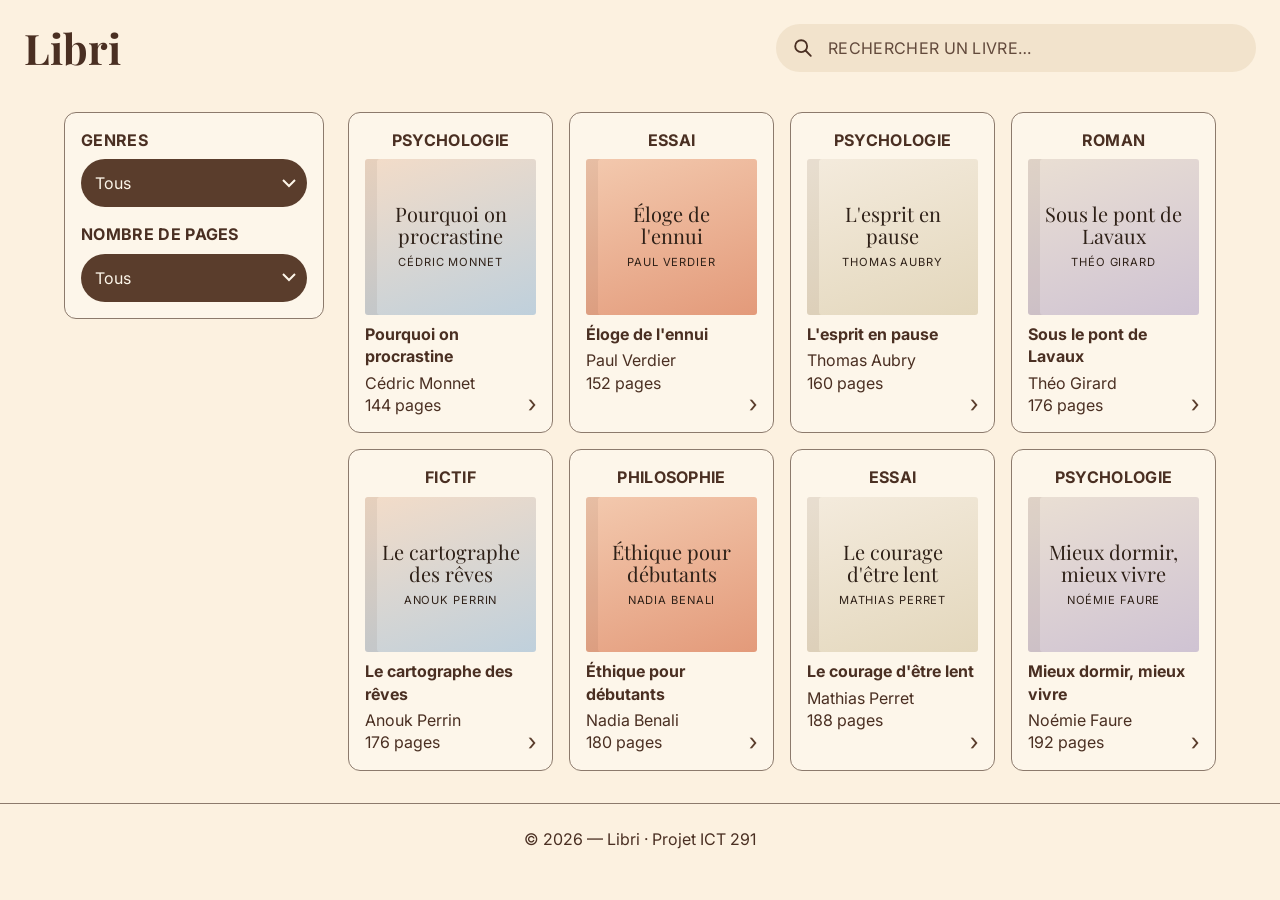
==== e3-1-maquette-en-vrai/index.html @ c57eb533 "ajout des fichiers index.html et style.css avec la structure de base et les styles pour l'applicatio" ====
<!DOCTYPE html>
<html lang="fr">
<head>
  <meta charset="utf-8">
  <meta name="viewport" content="width=device-width, initial-scale=1">
  <title>Libri — Trouvez votre prochaine lecture</title>
  <link rel="preconnect" href="https://fonts.googleapis.com">
  <link rel="preconnect" href="https://fonts.gstatic.com" crossorigin>
  <link href="https://fonts.googleapis.com/css2?family=Inter:wght@400;700&family=Playfair+Display:wght@500;700&display=swap" rel="stylesheet">
  <link rel="stylesheet" href="style.css">
</head>
<body>
  <header class="header-site">
    <h1 class="logo">Libri</h1>
    <!-- Recherche : mise en page seulement. Le JavaScript viendra plus tard. -->
    <div class="recherche" role="search">
      <label for="recherche" class="visuellement-cache">Rechercher un livre par titre</label>
      <input type="search" id="recherche" class="champ-recherche" placeholder="Rechercher un livre…" autocomplete="off">
    </div>
  </header>

  <main class="contenu-principal">
    <!-- Filtres toujours visibles (besoin du persona). Mise en page seulement pour l'instant. -->
    <aside class="filtres" aria-label="Filtres">
      <div class="filtre-groupe">
        <label for="filtre-genre">Genres</label>
        <select id="filtre-genre">
          <option>Tous</option>
          <option>Roman</option>
          <option>Essai</option>
          <option>Fictif</option>
          <option>Roman policier</option>
          <option>Psychologie</option>
          <option>Philosophie</option>
        </select>
      </div>
      <div class="filtre-groupe">
        <label for="filtre-pages">Nombre de pages</label>
        <select id="filtre-pages">
          <option>Tous</option>
          <option>Moins de 200 pages</option>
          <option>200 à 299 pages</option>
          <option>300 à 399 pages</option>
          <option>400 pages et plus</option>
        </select>
      </div>
    </aside>

    <h2 id="titre-liste" class="visuellement-cache">Catalogue des livres</h2>
    <section id="liste-cartes" class="cartes-grille" aria-labelledby="titre-liste" aria-live="polite">
      <article class="carte">
        <p class="genre">Psychologie</p>
        <div class="couverture" aria-hidden="true"><span class="couv-titre">Pourquoi on procrastine</span><span class="couv-auteur">Cédric Monnet</span></div>
        <h3><a href="#" class="carte-lien">Pourquoi on procrastine</a></h3>
        <p class="auteur">Cédric Monnet</p>
        <p class="pages">144 pages</p>
      </article>

      <article class="carte">
        <p class="genre">Essai</p>
        <div class="couverture" aria-hidden="true"><span class="couv-titre">Éloge de l'ennui</span><span class="couv-auteur">Paul Verdier</span></div>
        <h3><a href="#" class="carte-lien">Éloge de l'ennui</a></h3>
        <p class="auteur">Paul Verdier</p>
        <p class="pages">152 pages</p>
      </article>

      <article class="carte">
        <p class="genre">Psychologie</p>
        <div class="couverture" aria-hidden="true"><span class="couv-titre">L'esprit en pause</span><span class="couv-auteur">Thomas Aubry</span></div>
        <h3><a href="#" class="carte-lien">L'esprit en pause</a></h3>
        <p class="auteur">Thomas Aubry</p>
        <p class="pages">160 pages</p>
      </article>

      <article class="carte">
        <p class="genre">Roman</p>
        <div class="couverture" aria-hidden="true"><span class="couv-titre">Sous le pont de Lavaux</span><span class="couv-auteur">Théo Girard</span></div>
        <h3><a href="#" class="carte-lien">Sous le pont de Lavaux</a></h3>
        <p class="auteur">Théo Girard</p>
        <p class="pages">176 pages</p>
      </article>

      <article class="carte">
        <p class="genre">Fictif</p>
        <div class="couverture" aria-hidden="true"><span class="couv-titre">Le cartographe des rêves</span><span class="couv-auteur">Anouk Perrin</span></div>
        <h3><a href="#" class="carte-lien">Le cartographe des rêves</a></h3>
        <p class="auteur">Anouk Perrin</p>
        <p class="pages">176 pages</p>
      </article>

      <article class="carte">
        <p class="genre">Philosophie</p>
        <div class="couverture" aria-hidden="true"><span class="couv-titre">Éthique pour débutants</span><span class="couv-auteur">Nadia Benali</span></div>
        <h3><a href="#" class="carte-lien">Éthique pour débutants</a></h3>
        <p class="auteur">Nadia Benali</p>
        <p class="pages">180 pages</p>
      </article>

      <article class="carte">
        <p class="genre">Essai</p>
        <div class="couverture" aria-hidden="true"><span class="couv-titre">Le courage d'être lent</span><span class="couv-auteur">Mathias Perret</span></div>
        <h3><a href="#" class="carte-lien">Le courage d'être lent</a></h3>
        <p class="auteur">Mathias Perret</p>
        <p class="pages">188 pages</p>
      </article>

      <article class="carte">
        <p class="genre">Psychologie</p>
        <div class="couverture" aria-hidden="true"><span class="couv-titre">Mieux dormir, mieux vivre</span><span class="couv-auteur">Noémie Faure</span></div>
        <h3><a href="#" class="carte-lien">Mieux dormir, mieux vivre</a></h3>
        <p class="auteur">Noémie Faure</p>
        <p class="pages">192 pages</p>
      </article>
    </section>
  </main>

  <footer class="footer-site">
    <p>&copy; 2026 — Libri · Projet ICT 291</p>
  </footer>

  <script src="js/app.js"></script>
</body>
</html>
---- e3-1-maquette-en-vrai/style.css ----
/* ==========================================================
   Libri — design tokens (palette tirée de la maquette retenue)
   Palette 60-30-10 : fond crème (60), brun foncé du texte (30),
   brun chaud des boutons (10).
   ========================================================== */
:root {
  --color-bg: #FCF1E0;           /* 60 % : fond de page */
  --color-surface: #FDF6EA;      /* panneau de filtres, cartes (bureau) */
  --color-surface-alt: #F2E3CC;  /* barre de recherche, carte survolée */
  --color-text: #4A2F22;         /* 30 % : texte et icônes */
  --color-primary: #5A3D2C;      /* 10 % : boutons et menus de choix */
  --color-primary-hover: #4A2F22;
  --color-border: #8C7A6C;       /* filets de séparation */
  --color-error: #9B2C2C;        /* sera utilisé pour « Aucun résultat » */
  --color-focus: #9A3F1E;        /* contour au clavier */

  /* Couleurs des couvertures (4 dégradés qui se répètent) */
  --couv-1a: #F3DCC8; --couv-1b: #BFD0DC;
  --couv-2a: #F3C9AE; --couv-2b: #E39A7A;
  --couv-3a: #F4EBDD; --couv-3b: #E3D7BC;
  --couv-4a: #EADFD3; --couv-4b: #CFC3D3;
  --couv-texte: #2F2118;

  /* 2 polices seulement */
  --font-title: "Playfair Display", Georgia, serif;
  --font-sans: "Inter", system-ui, -apple-system, "Segoe UI", sans-serif;

  /* Échelle typographique (16 px minimum pour le texte courant) */
  --fs-base: 1rem;      /* 16 px */
  --fs-cover: 1.25rem;  /* 20 px : titre dessiné sur la couverture */
  --fs-logo: 2.625rem;  /* 42 px */

  /* Espacements */
  --space-1: 4px;
  --space-2: 8px;
  --space-3: 16px;
  --space-4: 24px;
  --space-5: 32px;

  --size-touch: 48px;    /* hauteur minimale d'une zone cliquable */
  --radius-card: 12px;
  --radius-pill: 24px;
  --radius-cover: 3px;
  --shadow-panel: 0 -6px 18px rgba(74, 47, 34, 0.14);
}

* {
  box-sizing: border-box;
  margin: 0;
  padding: 0;
}

body {
  font-family: var(--font-sans);
  font-size: var(--fs-base);
  background-color: var(--color-bg);
  color: var(--color-text);
  line-height: 1.4;
}

/* Texte lu par les lecteurs d'écran, invisible à l'écran */
.visuellement-cache {
  position: absolute;
  width: 1px;
  height: 1px;
  overflow: hidden;
  clip: rect(0 0 0 0);
}

/* ---------- En-tête : flexbox (une pile sur mobile, une ligne sur bureau) ---------- */
.header-site {
  display: flex;
  flex-direction: column;
  gap: var(--space-3);
  padding: var(--space-4) var(--space-3) var(--space-3);
}

.logo {
  font-family: var(--font-title);
  font-size: var(--fs-logo);
  font-weight: 700;
  line-height: 1;
}

.champ-recherche {
  width: 100%;
  min-height: var(--size-touch);
  padding: 0 var(--space-3) 0 52px;
  border: 0;
  border-radius: var(--radius-pill);
  background-color: var(--color-surface-alt);
  background-image: url("data:image/svg+xml,%3Csvg xmlns='http://www.w3.org/2000/svg' width='22' height='22' viewBox='0 0 24 24' fill='none' stroke='%234A2F22' stroke-width='2' stroke-linecap='round'%3E%3Ccircle cx='10' cy='10' r='6.5'/%3E%3Cpath d='M15 15l5.5 5.5'/%3E%3C/svg%3E");
  background-repeat: no-repeat;
  background-position: 16px center;
  font: inherit;
  color: var(--color-text);
  text-transform: uppercase;
  letter-spacing: 0.02em;
}

.champ-recherche::placeholder {
  color: var(--color-text);
  opacity: 0.85;
}

:focus-visible {
  outline: 3px solid var(--color-focus);
  outline-offset: 2px;
}

/* ---------- Filtres : panneau fixé en bas sur mobile ---------- */
.filtres {
  position: fixed;
  left: 0;
  right: 0;
  bottom: 0;
  z-index: 10;
  display: flex;
  gap: var(--space-3);
  padding: var(--space-3);
  background-color: var(--color-surface);
  border-radius: 28px 28px 0 0;
  box-shadow: var(--shadow-panel);
}

.filtre-groupe {
  flex: 1;
  min-width: 0;
}

.filtre-groupe + .filtre-groupe {
  padding-left: var(--space-3);
  border-left: 1px solid var(--color-border);
}

.filtre-groupe label {
  display: block;
  margin-bottom: var(--space-2);
  font-weight: 700;
  text-transform: uppercase;
  letter-spacing: 0.02em;
}

.filtre-groupe select {
  width: 100%;
  min-height: var(--size-touch);
  padding: 0 30px 0 14px;
  border: 0;
  border-radius: var(--radius-pill);
  appearance: none;
  background-color: var(--color-primary);
  background-image: url("data:image/svg+xml,%3Csvg xmlns='http://www.w3.org/2000/svg' width='14' height='9' fill='none' stroke='%23FDF6EA' stroke-width='2'%3E%3Cpath d='M1 1l6 6 6-6'/%3E%3C/svg%3E");
  background-repeat: no-repeat;
  background-position: right 11px center;
  font: inherit;
  color: var(--color-surface);
  cursor: pointer;
}

.filtre-groupe select:hover {
  background-color: var(--color-primary-hover);
}

/* ---------- Page : grid (filtres + liste) ---------- */
.contenu-principal {
  padding-bottom: 140px; /* place pour le panneau fixe */
}

/* ---------- Grille de cartes, mobile first : 2 colonnes ---------- */
.cartes-grille {
  display: grid;
  grid-template-columns: repeat(2, 1fr);
  margin: 0 var(--space-3);
  border-top: 1px solid var(--color-border);
}

.carte {
  position: relative;
  padding: var(--space-3);
  transition: background-color 0.2s ease;
}

.carte:hover {
  background-color: var(--color-surface-alt);
}

.carte:focus-within {
  outline: 3px solid var(--color-focus);
  outline-offset: -3px;
}

/* Filets du mobile : un trait sous chaque carte et un trait vertical entre les colonnes, avec un petit espace */
.carte::after {
  content: "";
  position: absolute;
  bottom: 0;
  left: 0;
  right: 5px;
  height: 1px;
  background-color: var(--color-border);
}

.carte:nth-child(even)::after {
  left: 5px;
  right: 0;
}

.carte:nth-child(odd)::before {
  content: "";
  position: absolute;
  top: 8px;
  bottom: 10px;
  right: 0;
  width: 1px;
  background-color: var(--color-border);
}

.carte .genre {
  margin-bottom: var(--space-2);
  text-align: center;
  font-weight: 700;
  text-transform: uppercase;
  letter-spacing: 0.02em;
}

.couverture {
  display: flex;
  flex-direction: column;
  justify-content: center;
  align-items: center;
  gap: var(--space-2);
  aspect-ratio: 1.1 / 1;
  padding: var(--space-2) var(--space-3);
  margin-bottom: var(--space-2);
  border-radius: var(--radius-cover);
  background: linear-gradient(160deg, var(--couv-1a), var(--couv-1b));
  box-shadow: inset 12px 0 0 rgba(74, 47, 34, 0.07);
  color: var(--couv-texte);
  text-align: center;
}

.carte:nth-child(4n + 2) .couverture { background: linear-gradient(160deg, var(--couv-2a), var(--couv-2b)); }
.carte:nth-child(4n + 3) .couverture { background: linear-gradient(160deg, var(--couv-3a), var(--couv-3b)); }
.carte:nth-child(4n + 4) .couverture { background: linear-gradient(160deg, var(--couv-4a), var(--couv-4b)); }

.couv-titre {
  font-family: var(--font-title);
  font-size: var(--fs-cover);
  line-height: 1.1;
}

.couv-auteur {
  font-size: 0.7rem;
  letter-spacing: 0.08em;
  text-transform: uppercase;
}

.carte h3 {
  font-size: var(--fs-base);
  margin-bottom: var(--space-1);
}

/* Lien étendu : toute la carte est cliquable */
.carte-lien {
  color: inherit;
  text-decoration: none;
}

.carte-lien::after {
  content: "";
  position: absolute;
  inset: 0;
}

.carte-lien:focus-visible {
  outline: none; /* le contour est sur toute la carte (:focus-within) */
}

.carte .pages {
  padding-right: var(--space-4);
}

/* Petite flèche : indice que la carte ouvre une fiche */
.carte .pages::after {
  content: "›" / "";
  position: absolute;
  right: var(--space-3);
  bottom: var(--space-3);
  font-size: 1.5rem;
  line-height: 1;
  color: var(--color-primary);
}

.footer-site {
  padding: var(--space-4);
  text-align: center;
  border-top: 1px solid var(--color-border);
}

/* ---------- Bureau : dès 768 px, filtres à gauche, cartes à bordure, 2 colonnes ---------- */
@media (min-width: 768px) {
  .header-site {
    flex-direction: row;
    align-items: center;
    justify-content: space-between;
    padding: var(--space-4);
  }

  .champ-recherche {
    width: 480px;
  }

  .contenu-principal {
    display: grid;
    grid-template-columns: 260px minmax(0, 1fr);
    gap: var(--space-4);
    max-width: 1200px;
    margin: 0 auto;
    padding: var(--space-3) var(--space-4) var(--space-5);
  }

  .filtres {
    position: sticky;
    top: var(--space-3);
    align-self: start;
    flex-direction: column;
    border: 1px solid var(--color-border);
    border-radius: var(--radius-card);
    box-shadow: none;
  }

  .filtre-groupe + .filtre-groupe {
    padding-left: 0;
    border-left: 0;
  }

  .cartes-grille {
    grid-template-columns: repeat(2, minmax(0, 1fr));
    gap: var(--space-3);
    margin: 0;
    border-top: 0;
  }

  .carte {
    background-color: var(--color-surface);
    border: 1px solid var(--color-border);
    border-radius: var(--radius-card);
  }

  .carte:hover {
    background-color: var(--color-surface-alt);
  }

  .carte::after,
  .carte:nth-child(odd)::before {
    display: none;
  }
}

/* Écrans plus larges : 3 colonnes, puis 4 comme sur la wireframe desktop */
@media (min-width: 1000px) {
  .cartes-grille {
    grid-template-columns: repeat(3, minmax(0, 1fr));
  }
}

@media (min-width: 1200px) {
  .cartes-grille {
    grid-template-columns: repeat(4, minmax(0, 1fr));
  }
}

/* Respect de la sensibilité au mouvement */
@media (prefers-reduced-motion: reduce) {
  *, *::before, *::after {
    animation-duration: 0.01ms !important;
    transition-duration: 0.01ms !important;
  }
}
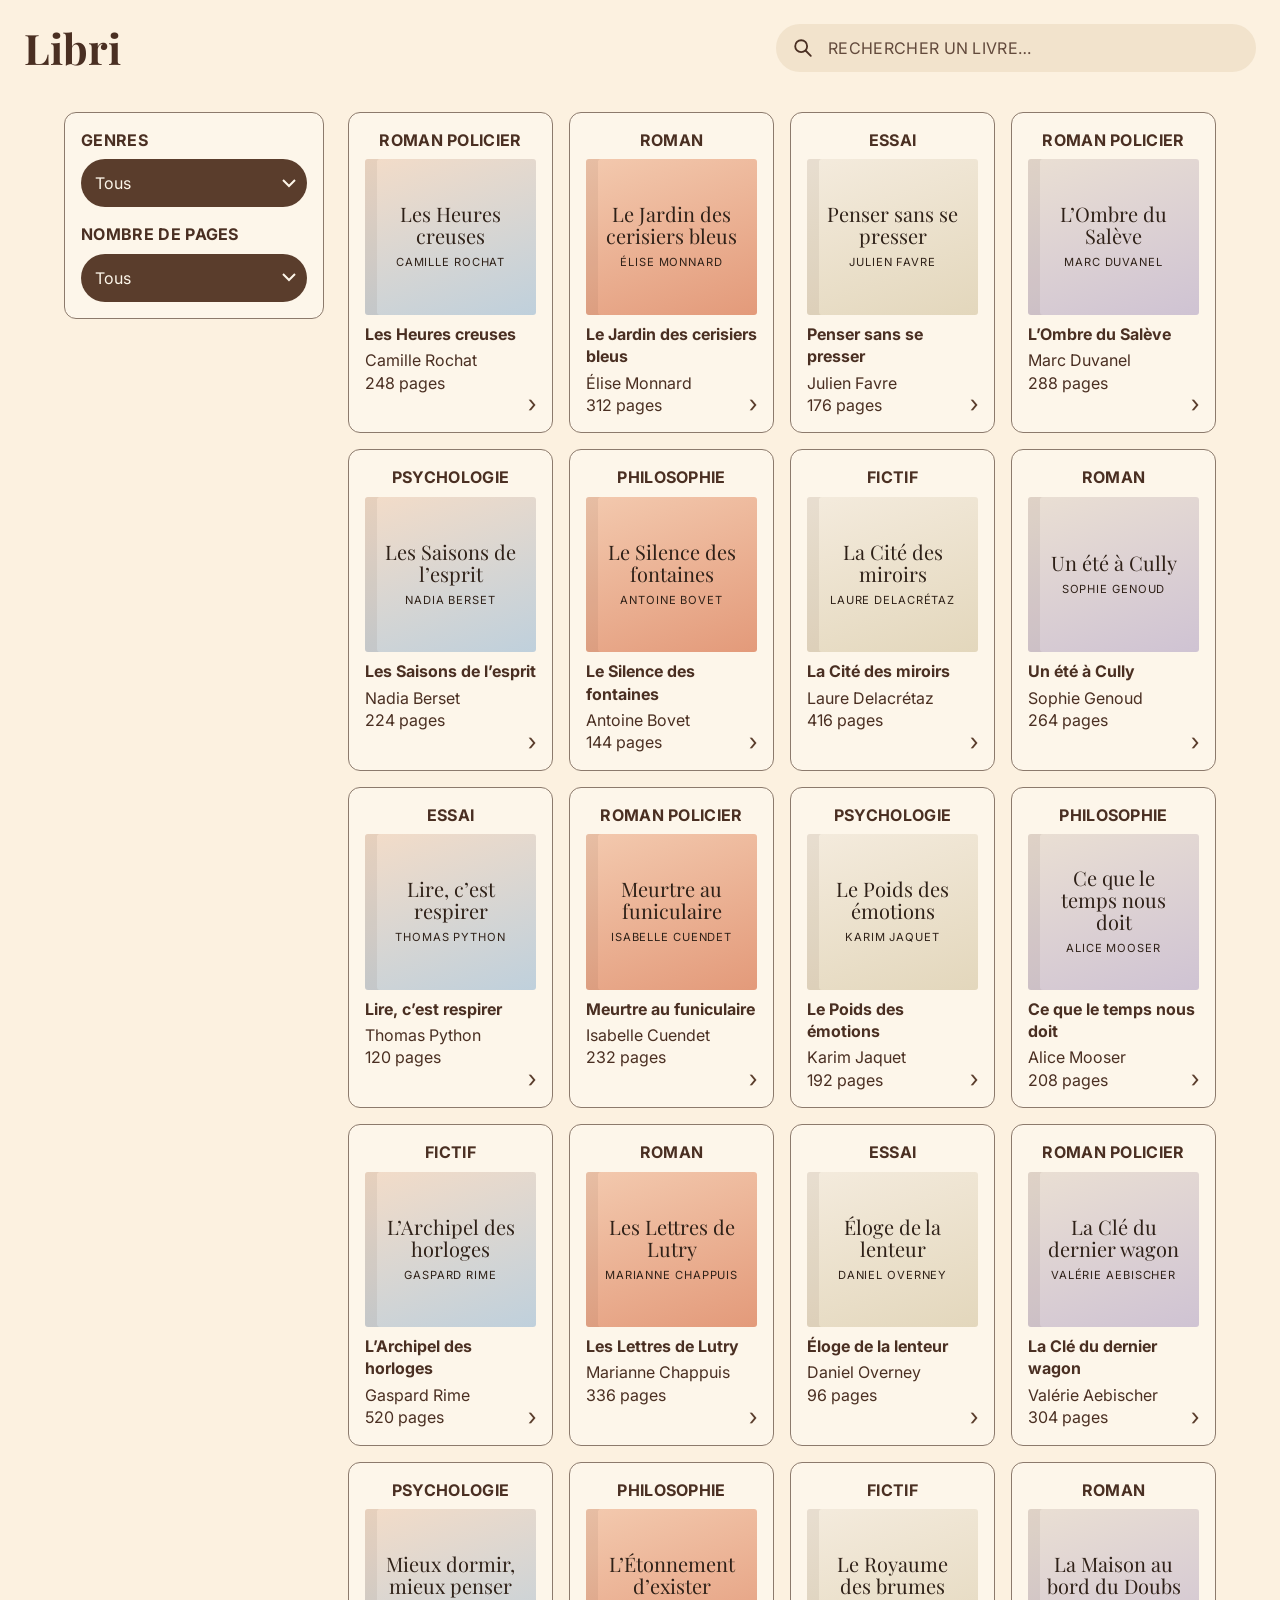
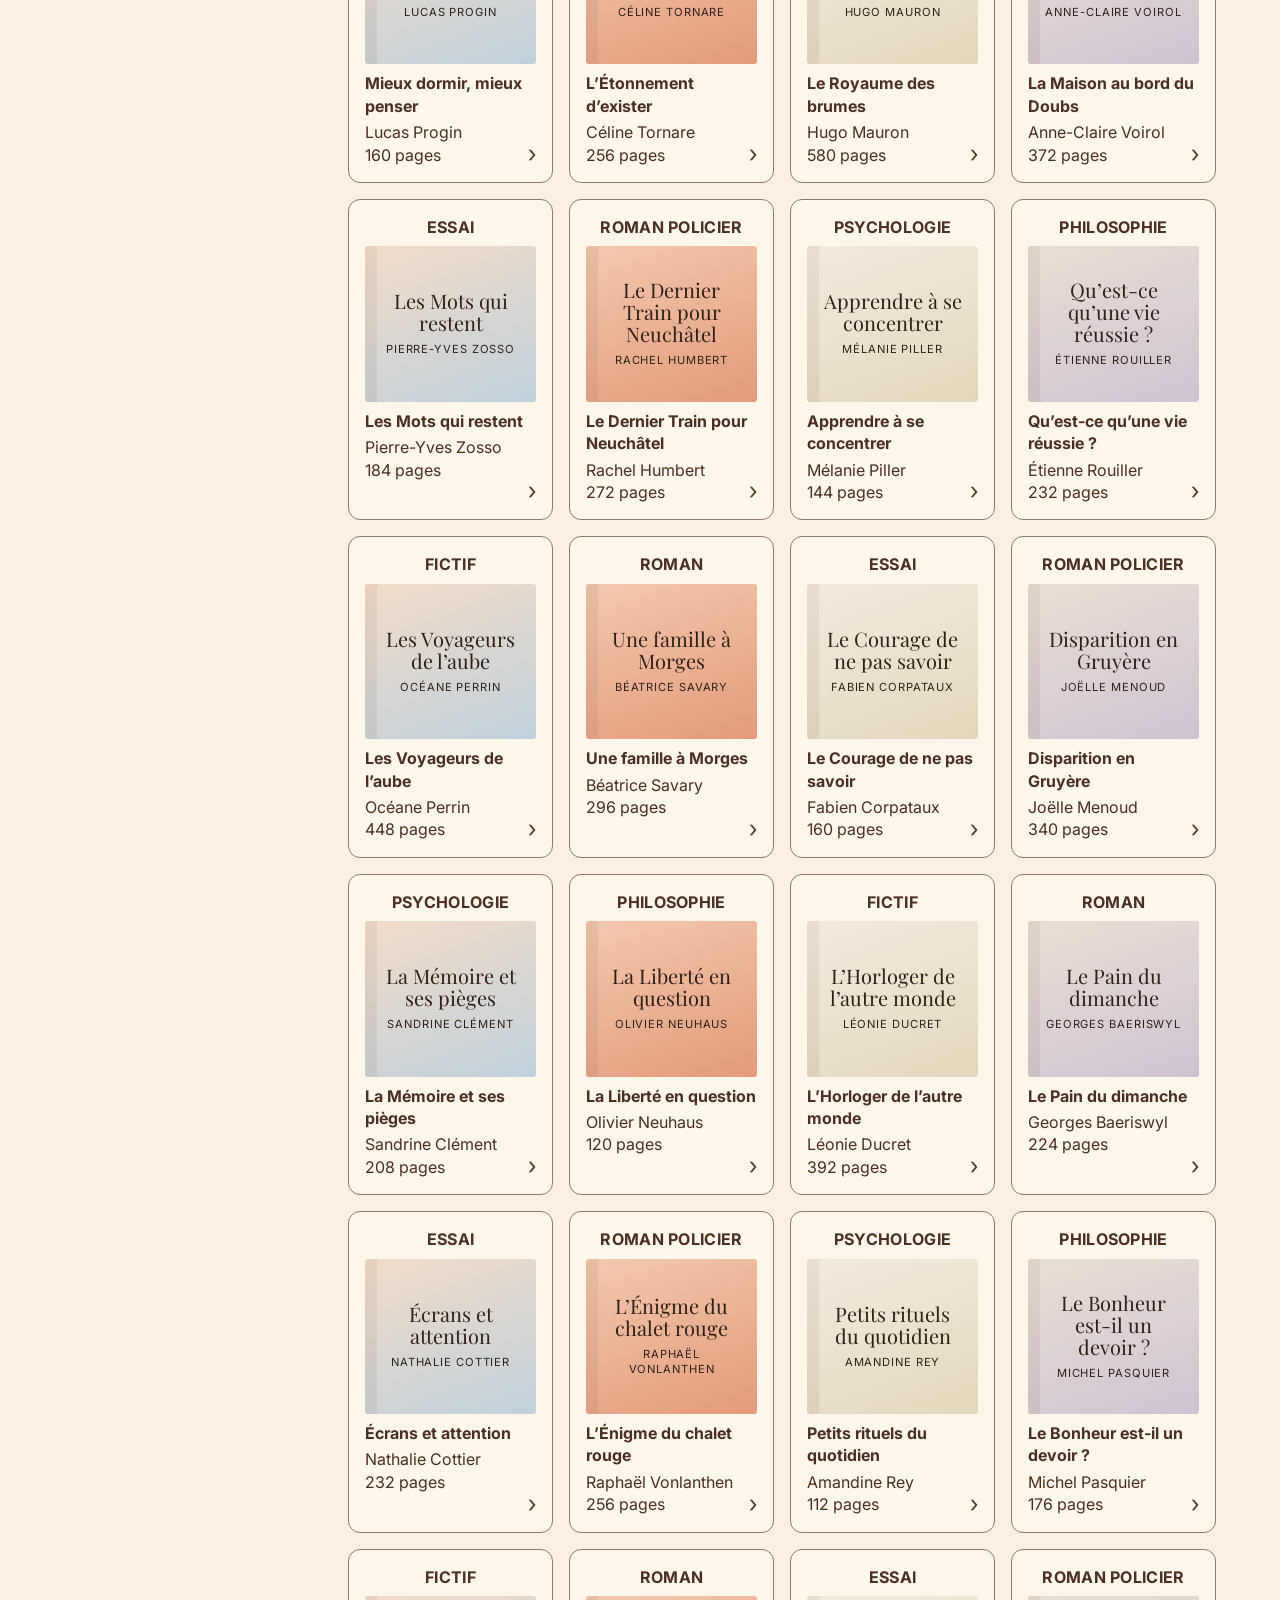
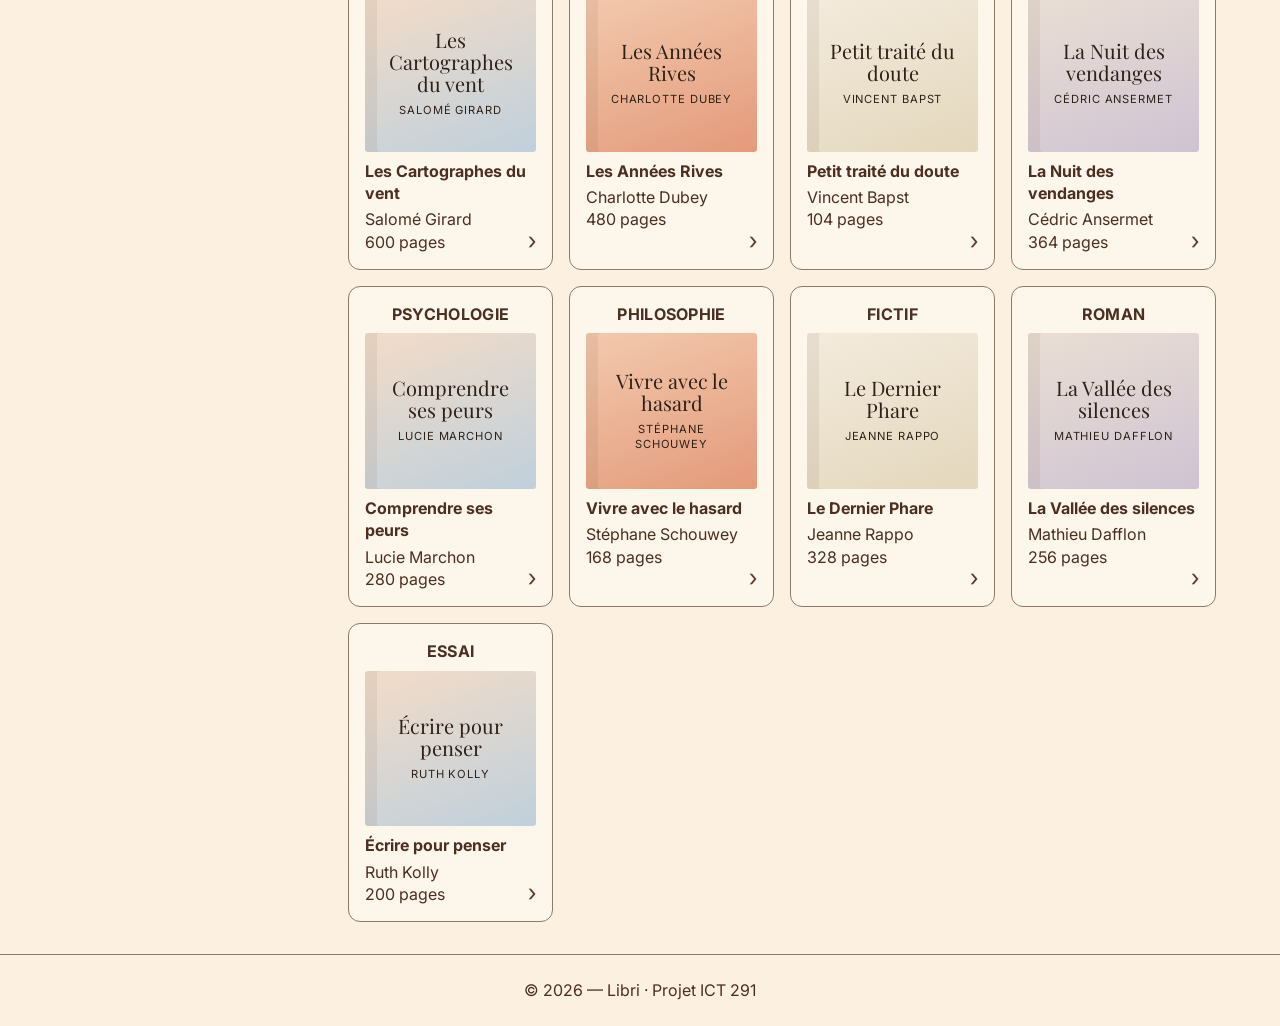
==== commit 5e2434e5: "ajout du fichier data.json avec une liste de livres et leurs détails, création de la logique de char" ====
--- a/e3-1-maquette-en-vrai/index.html
+++ b/e3-1-maquette-en-vrai/index.html
@@ -48,69 +48,7 @@
 
     <h2 id="titre-liste" class="visuellement-cache">Catalogue des livres</h2>
     <section id="liste-cartes" class="cartes-grille" aria-labelledby="titre-liste" aria-live="polite">
-      <article class="carte">
-        <p class="genre">Psychologie</p>
-        <div class="couverture" aria-hidden="true"><span class="couv-titre">Pourquoi on procrastine</span><span class="couv-auteur">Cédric Monnet</span></div>
-        <h3><a href="#" class="carte-lien">Pourquoi on procrastine</a></h3>
-        <p class="auteur">Cédric Monnet</p>
-        <p class="pages">144 pages</p>
-      </article>
-
-      <article class="carte">
-        <p class="genre">Essai</p>
-        <div class="couverture" aria-hidden="true"><span class="couv-titre">Éloge de l'ennui</span><span class="couv-auteur">Paul Verdier</span></div>
-        <h3><a href="#" class="carte-lien">Éloge de l'ennui</a></h3>
-        <p class="auteur">Paul Verdier</p>
-        <p class="pages">152 pages</p>
-      </article>
-
-      <article class="carte">
-        <p class="genre">Psychologie</p>
-        <div class="couverture" aria-hidden="true"><span class="couv-titre">L'esprit en pause</span><span class="couv-auteur">Thomas Aubry</span></div>
-        <h3><a href="#" class="carte-lien">L'esprit en pause</a></h3>
-        <p class="auteur">Thomas Aubry</p>
-        <p class="pages">160 pages</p>
-      </article>
-
-      <article class="carte">
-        <p class="genre">Roman</p>
-        <div class="couverture" aria-hidden="true"><span class="couv-titre">Sous le pont de Lavaux</span><span class="couv-auteur">Théo Girard</span></div>
-        <h3><a href="#" class="carte-lien">Sous le pont de Lavaux</a></h3>
-        <p class="auteur">Théo Girard</p>
-        <p class="pages">176 pages</p>
-      </article>
-
-      <article class="carte">
-        <p class="genre">Fictif</p>
-        <div class="couverture" aria-hidden="true"><span class="couv-titre">Le cartographe des rêves</span><span class="couv-auteur">Anouk Perrin</span></div>
-        <h3><a href="#" class="carte-lien">Le cartographe des rêves</a></h3>
-        <p class="auteur">Anouk Perrin</p>
-        <p class="pages">176 pages</p>
-      </article>
-
-      <article class="carte">
-        <p class="genre">Philosophie</p>
-        <div class="couverture" aria-hidden="true"><span class="couv-titre">Éthique pour débutants</span><span class="couv-auteur">Nadia Benali</span></div>
-        <h3><a href="#" class="carte-lien">Éthique pour débutants</a></h3>
-        <p class="auteur">Nadia Benali</p>
-        <p class="pages">180 pages</p>
-      </article>
-
-      <article class="carte">
-        <p class="genre">Essai</p>
-        <div class="couverture" aria-hidden="true"><span class="couv-titre">Le courage d'être lent</span><span class="couv-auteur">Mathias Perret</span></div>
-        <h3><a href="#" class="carte-lien">Le courage d'être lent</a></h3>
-        <p class="auteur">Mathias Perret</p>
-        <p class="pages">188 pages</p>
-      </article>
-
-      <article class="carte">
-        <p class="genre">Psychologie</p>
-        <div class="couverture" aria-hidden="true"><span class="couv-titre">Mieux dormir, mieux vivre</span><span class="couv-auteur">Noémie Faure</span></div>
-        <h3><a href="#" class="carte-lien">Mieux dormir, mieux vivre</a></h3>
-        <p class="auteur">Noémie Faure</p>
-        <p class="pages">192 pages</p>
-      </article>
+      <!-- Les cartes seront injectées ici par app.js -->
     </section>
   </main>
 
@@ -120,4 +58,4 @@
 
   <script src="js/app.js"></script>
 </body>
-</html>
+</html>
--- a/e3-1-maquette-en-vrai/style.css
+++ b/e3-1-maquette-en-vrai/style.css
@@ -297,6 +297,18 @@
   border-top: 1px solid var(--color-border);
 }
 
+.etat-chargement,
+.etat-vide,
+.etat-erreur {
+  grid-column: 1 / -1;
+  text-align: center;
+  padding: 2rem 1rem;
+}
+
+.etat-erreur {
+  color: #9b2c2c;
+}
+
 /* ---------- Bureau : dès 768 px, filtres à gauche, cartes à bordure, 2 colonnes ---------- */
 @media (min-width: 768px) {
   .header-site {
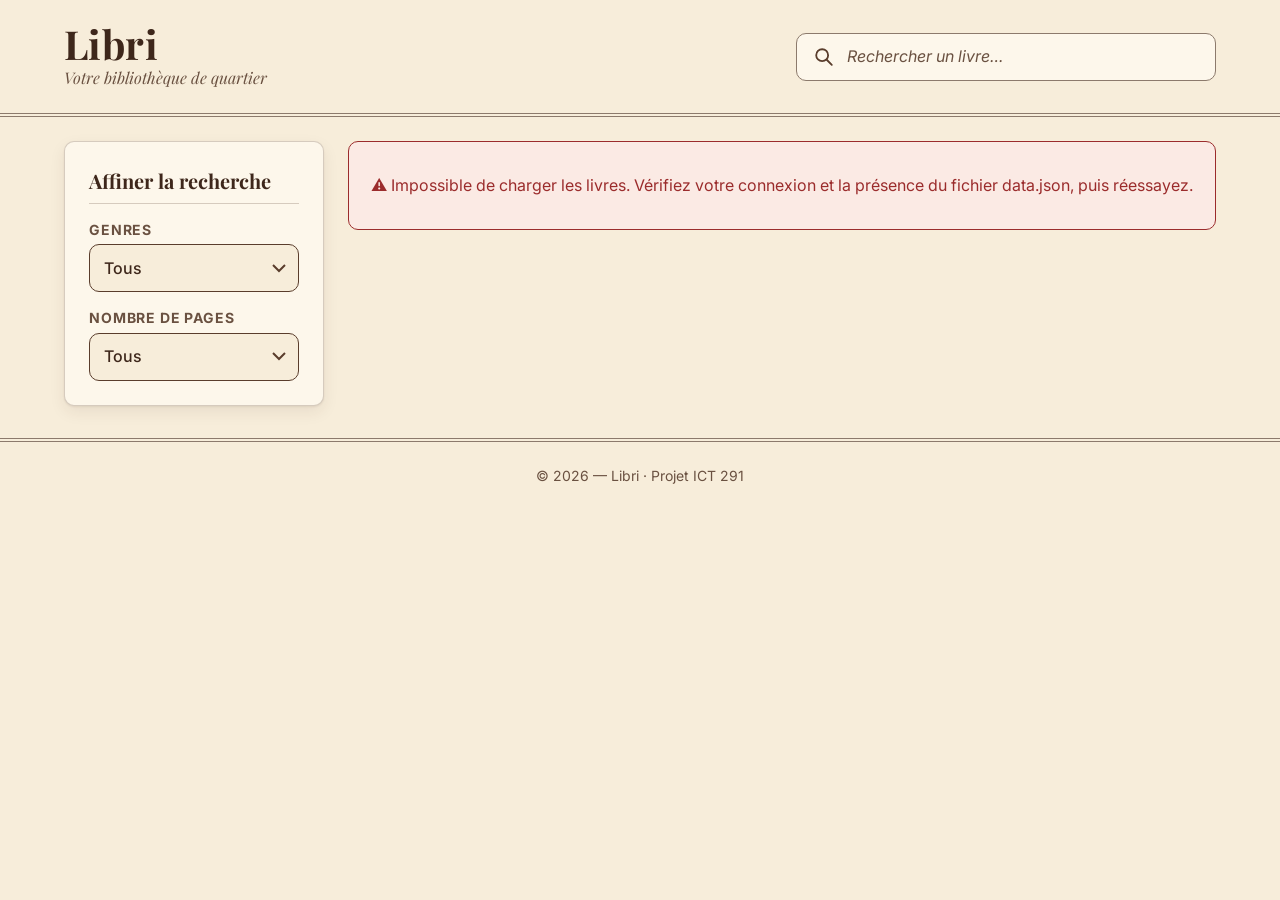
==== commit 7a88cf10: "test d'un nouveau design" ====
--- a/e3-1-maquette-en-vrai/index.html
+++ b/e3-1-maquette-en-vrai/index.html
@@ -6,12 +6,15 @@
   <title>Libri — Trouvez votre prochaine lecture</title>
   <link rel="preconnect" href="https://fonts.googleapis.com">
   <link rel="preconnect" href="https://fonts.gstatic.com" crossorigin>
-  <link href="https://fonts.googleapis.com/css2?family=Inter:wght@400;700&family=Playfair+Display:wght@500;700&display=swap" rel="stylesheet">
+  <link href="https://fonts.googleapis.com/css2?family=Inter:wght@400;500;700&family=Playfair+Display:ital,wght@0,500;0,700;1,400&display=swap" rel="stylesheet">
   <link rel="stylesheet" href="style.css">
 </head>
 <body>
   <header class="header-site">
-    <h1 class="logo">Libri</h1>
+    <div class="marque">
+      <h1 class="logo">Libri</h1>
+      <p class="slogan">Votre bibliothèque de quartier</p>
+    </div>
     <!-- Recherche : mise en page seulement. Le JavaScript viendra plus tard. -->
     <div class="recherche" role="search">
       <label for="recherche" class="visuellement-cache">Rechercher un livre par titre</label>
@@ -58,4 +61,4 @@
 
   <script src="js/app.js"></script>
 </body>
-</html>+</html>
--- a/e3-1-maquette-en-vrai/style.css
+++ b/e3-1-maquette-en-vrai/style.css
@@ -1,47 +1,49 @@
 /* ==========================================================
-   Libri — design tokens (palette tirée de la maquette retenue)
-   Palette 60-30-10 : fond crème (60), brun foncé du texte (30),
-   brun chaud des boutons (10).
+   Libri — ambiance « bibliothèque de quartier »
+   Papier crème, encre brune, couvertures de livres en tons sourds.
    ========================================================== */
 :root {
-  --color-bg: #FCF1E0;           /* 60 % : fond de page */
-  --color-surface: #FDF6EA;      /* panneau de filtres, cartes (bureau) */
-  --color-surface-alt: #F2E3CC;  /* barre de recherche, carte survolée */
-  --color-text: #4A2F22;         /* 30 % : texte et icônes */
-  --color-primary: #5A3D2C;      /* 10 % : boutons et menus de choix */
-  --color-primary-hover: #4A2F22;
-  --color-border: #8C7A6C;       /* filets de séparation */
-  --color-error: #9B2C2C;        /* sera utilisé pour « Aucun résultat » */
-  --color-focus: #9A3F1E;        /* contour au clavier */
-
-  /* Couleurs des couvertures (4 dégradés qui se répètent) */
-  --couv-1a: #F3DCC8; --couv-1b: #BFD0DC;
-  --couv-2a: #F3C9AE; --couv-2b: #E39A7A;
-  --couv-3a: #F4EBDD; --couv-3b: #E3D7BC;
-  --couv-4a: #EADFD3; --couv-4b: #CFC3D3;
-  --couv-texte: #2F2118;
-
-  /* 2 polices seulement */
+  --color-bg: #F7EDDA;
+  --color-surface: #FDF7EB;
+  --color-surface-alt: #F0E1C8;
+  --color-text: #3E271B;
+  --color-text-soft: #6A5141;
+  --color-primary: #5A3D2C;
+  --color-primary-hover: #3E271B;
+  --color-border: #8C7A6C;
+  --color-line: rgba(140, 122, 108, 0.35);
+  --color-error: #9B2C2C;
+  --color-focus: #9A3F1E;
+
+  /* Couvertures : un ton par genre (texte crème, contraste AA) */
+  --couv-roman: #8B4A32;
+  --couv-essai: #55654A;
+  --couv-fictif: #2F3F5A;
+  --couv-policier: #5E2230;
+  --couv-psychologie: #7A5C16;
+  --couv-philosophie: #4A3A5C;
+  --couv-texte: #FBF3E4;
+
   --font-title: "Playfair Display", Georgia, serif;
   --font-sans: "Inter", system-ui, -apple-system, "Segoe UI", sans-serif;
 
-  /* Échelle typographique (16 px minimum pour le texte courant) */
-  --fs-base: 1rem;      /* 16 px */
-  --fs-cover: 1.25rem;  /* 20 px : titre dessiné sur la couverture */
-  --fs-logo: 2.625rem;  /* 42 px */
-
-  /* Espacements */
+  --fs-base: 1rem;
+  --fs-small: 0.875rem;
+  --fs-logo: 2.5rem;
+
   --space-1: 4px;
   --space-2: 8px;
   --space-3: 16px;
   --space-4: 24px;
   --space-5: 32px;
 
-  --size-touch: 48px;    /* hauteur minimale d'une zone cliquable */
-  --radius-card: 12px;
-  --radius-pill: 24px;
-  --radius-cover: 3px;
-  --shadow-panel: 0 -6px 18px rgba(74, 47, 34, 0.14);
+  --size-touch: 48px;
+  --radius-card: 10px;
+  --radius-field: 10px;
+  --radius-cover: 2px 6px 6px 2px;
+  --shadow-card: 0 1px 2px rgba(62, 39, 27, 0.08), 0 6px 16px rgba(62, 39, 27, 0.08);
+  --shadow-card-hover: 0 2px 4px rgba(62, 39, 27, 0.1), 0 12px 24px rgba(62, 39, 27, 0.14);
+  --shadow-panel: 0 -6px 18px rgba(62, 39, 27, 0.14);
 }
 
 * {
@@ -55,10 +57,9 @@
   font-size: var(--fs-base);
   background-color: var(--color-bg);
   color: var(--color-text);
-  line-height: 1.4;
-}
-
-/* Texte lu par les lecteurs d'écran, invisible à l'écran */
+  line-height: 1.45;
+}
+
 .visuellement-cache {
   position: absolute;
   width: 1px;
@@ -67,12 +68,24 @@
   clip: rect(0 0 0 0);
 }
 
-/* ---------- En-tête : flexbox (une pile sur mobile, une ligne sur bureau) ---------- */
+:focus-visible {
+  outline: 3px solid var(--color-focus);
+  outline-offset: 2px;
+}
+
+/* ---------- En-tête ---------- */
 .header-site {
   display: flex;
   flex-direction: column;
   gap: var(--space-3);
   padding: var(--space-4) var(--space-3) var(--space-3);
+  border-bottom: 4px double var(--color-border);
+}
+
+.marque {
+  display: flex;
+  flex-direction: column;
+  gap: 2px;
 }
 
 .logo {
@@ -80,32 +93,37 @@
   font-size: var(--fs-logo);
   font-weight: 700;
   line-height: 1;
+  letter-spacing: 0.01em;
+}
+
+.slogan {
+  font-family: var(--font-title);
+  font-style: italic;
+  font-size: 1rem;
+  color: var(--color-text-soft);
 }
 
 .champ-recherche {
   width: 100%;
   min-height: var(--size-touch);
-  padding: 0 var(--space-3) 0 52px;
-  border: 0;
-  border-radius: var(--radius-pill);
-  background-color: var(--color-surface-alt);
-  background-image: url("data:image/svg+xml,%3Csvg xmlns='http://www.w3.org/2000/svg' width='22' height='22' viewBox='0 0 24 24' fill='none' stroke='%234A2F22' stroke-width='2' stroke-linecap='round'%3E%3Ccircle cx='10' cy='10' r='6.5'/%3E%3Cpath d='M15 15l5.5 5.5'/%3E%3C/svg%3E");
+  padding: 0 var(--space-3) 0 50px;
+  border: 1.5px solid var(--color-border);
+  border-radius: var(--radius-field);
+  background-color: var(--color-surface);
+  background-image: url("data:image/svg+xml,%3Csvg xmlns='http://www.w3.org/2000/svg' width='22' height='22' viewBox='0 0 24 24' fill='none' stroke='%235A3D2C' stroke-width='2' stroke-linecap='round'%3E%3Ccircle cx='10' cy='10' r='6.5'/%3E%3Cpath d='M15 15l5.5 5.5'/%3E%3C/svg%3E");
   background-repeat: no-repeat;
   background-position: 16px center;
   font: inherit;
   color: var(--color-text);
-  text-transform: uppercase;
-  letter-spacing: 0.02em;
 }
 
 .champ-recherche::placeholder {
-  color: var(--color-text);
-  opacity: 0.85;
-}
-
-:focus-visible {
-  outline: 3px solid var(--color-focus);
-  outline-offset: 2px;
+  color: var(--color-text-soft);
+  font-style: italic;
+}
+
+.champ-recherche:hover {
+  border-color: var(--color-primary);
 }
 
 /* ---------- Filtres : panneau fixé en bas sur mobile ---------- */
@@ -119,7 +137,8 @@
   gap: var(--space-3);
   padding: var(--space-3);
   background-color: var(--color-surface);
-  border-radius: 28px 28px 0 0;
+  border-top: 1px solid var(--color-line);
+  border-radius: 20px 20px 0 0;
   box-shadow: var(--shadow-panel);
 }
 
@@ -128,144 +147,163 @@
   min-width: 0;
 }
 
-.filtre-groupe + .filtre-groupe {
-  padding-left: var(--space-3);
-  border-left: 1px solid var(--color-border);
-}
-
 .filtre-groupe label {
   display: block;
-  margin-bottom: var(--space-2);
+  margin-bottom: var(--space-1);
+  font-size: var(--fs-small);
   font-weight: 700;
   text-transform: uppercase;
-  letter-spacing: 0.02em;
+  letter-spacing: 0.06em;
+  color: var(--color-text-soft);
 }
 
 .filtre-groupe select {
   width: 100%;
   min-height: var(--size-touch);
-  padding: 0 30px 0 14px;
-  border: 0;
-  border-radius: var(--radius-pill);
+  padding: 0 34px 0 14px;
+  border: 1.5px solid var(--color-primary);
+  border-radius: var(--radius-field);
   appearance: none;
-  background-color: var(--color-primary);
-  background-image: url("data:image/svg+xml,%3Csvg xmlns='http://www.w3.org/2000/svg' width='14' height='9' fill='none' stroke='%23FDF6EA' stroke-width='2'%3E%3Cpath d='M1 1l6 6 6-6'/%3E%3C/svg%3E");
+  background-color: var(--color-bg);
+  background-image: url("data:image/svg+xml,%3Csvg xmlns='http://www.w3.org/2000/svg' width='14' height='9' fill='none' stroke='%235A3D2C' stroke-width='2'%3E%3Cpath d='M1 1l6 6 6-6'/%3E%3C/svg%3E");
   background-repeat: no-repeat;
-  background-position: right 11px center;
+  background-position: right 12px center;
   font: inherit;
-  color: var(--color-surface);
+  font-weight: 500;
+  color: var(--color-text);
   cursor: pointer;
+  transition: background-color 0.2s ease;
 }
 
 .filtre-groupe select:hover {
-  background-color: var(--color-primary-hover);
-}
-
-/* ---------- Page : grid (filtres + liste) ---------- */
+  background-color: var(--color-surface-alt);
+}
+
+/* ---------- Page et grille de cartes (mobile : 2 colonnes) ---------- */
 .contenu-principal {
-  padding-bottom: 140px; /* place pour le panneau fixe */
-}
-
-/* ---------- Grille de cartes, mobile first : 2 colonnes ---------- */
+  padding-bottom: 150px;
+}
+
 .cartes-grille {
   display: grid;
-  grid-template-columns: repeat(2, 1fr);
-  margin: 0 var(--space-3);
-  border-top: 1px solid var(--color-border);
+  grid-template-columns: repeat(2, minmax(0, 1fr));
+  gap: var(--space-3) 12px;
+  margin: 0;
+  padding: var(--space-4) var(--space-3) 0;
 }
 
 .carte {
+  --couv: var(--couv-roman);
   position: relative;
-  padding: var(--space-3);
-  transition: background-color 0.2s ease;
+  display: flex;
+  flex-direction: column;
+  padding: 12px 12px var(--space-3);
+  background-color: var(--color-surface);
+  border: 1px solid var(--color-line);
+  border-radius: var(--radius-card);
+  box-shadow: var(--shadow-card);
+  transition: transform 0.2s ease, box-shadow 0.2s ease;
 }
 
 .carte:hover {
-  background-color: var(--color-surface-alt);
+  transform: translateY(-3px);
+  box-shadow: var(--shadow-card-hover);
 }
 
 .carte:focus-within {
   outline: 3px solid var(--color-focus);
-  outline-offset: -3px;
-}
-
-/* Filets du mobile : un trait sous chaque carte et un trait vertical entre les colonnes, avec un petit espace */
-.carte::after {
-  content: "";
-  position: absolute;
-  bottom: 0;
-  left: 0;
-  right: 5px;
-  height: 1px;
-  background-color: var(--color-border);
-}
-
-.carte:nth-child(even)::after {
-  left: 5px;
-  right: 0;
-}
-
-.carte:nth-child(odd)::before {
-  content: "";
-  position: absolute;
-  top: 8px;
-  bottom: 10px;
-  right: 0;
-  width: 1px;
-  background-color: var(--color-border);
-}
+  outline-offset: 2px;
+}
+
+.genre-roman { --couv: var(--couv-roman); }
+.genre-essai { --couv: var(--couv-essai); }
+.genre-fictif { --couv: var(--couv-fictif); }
+.genre-roman-policier { --couv: var(--couv-policier); }
+.genre-psychologie { --couv: var(--couv-psychologie); }
+.genre-philosophie { --couv: var(--couv-philosophie); }
 
 .carte .genre {
   margin-bottom: var(--space-2);
-  text-align: center;
+  padding-bottom: 6px;
+  border-bottom: 1px solid var(--color-line);
+  font-size: var(--fs-small);
   font-weight: 700;
   text-transform: uppercase;
-  letter-spacing: 0.02em;
-}
-
+  letter-spacing: 0.08em;
+  color: var(--couv);
+}
+
+/* Couverture : un vrai petit livre (dos à gauche, double filet) */
 .couverture {
+  position: relative;
   display: flex;
   flex-direction: column;
   justify-content: center;
   align-items: center;
   gap: var(--space-2);
-  aspect-ratio: 1.1 / 1;
-  padding: var(--space-2) var(--space-3);
-  margin-bottom: var(--space-2);
+  aspect-ratio: 3 / 4;
+  padding: var(--space-3) var(--space-3) var(--space-3) 22px;
+  margin-bottom: 12px;
+  overflow: hidden;
   border-radius: var(--radius-cover);
-  background: linear-gradient(160deg, var(--couv-1a), var(--couv-1b));
-  box-shadow: inset 12px 0 0 rgba(74, 47, 34, 0.07);
+  background-color: var(--couv);
+  background-image: linear-gradient(160deg, rgba(255, 255, 255, 0.1), rgba(0, 0, 0, 0.22));
+  box-shadow: 3px 4px 10px rgba(62, 39, 27, 0.28);
   color: var(--couv-texte);
   text-align: center;
 }
 
-.carte:nth-child(4n + 2) .couverture { background: linear-gradient(160deg, var(--couv-2a), var(--couv-2b)); }
-.carte:nth-child(4n + 3) .couverture { background: linear-gradient(160deg, var(--couv-3a), var(--couv-3b)); }
-.carte:nth-child(4n + 4) .couverture { background: linear-gradient(160deg, var(--couv-4a), var(--couv-4b)); }
+.couverture::before {
+  content: "";
+  position: absolute;
+  top: 0;
+  bottom: 0;
+  left: 0;
+  width: 12px;
+  background: linear-gradient(90deg, rgba(0, 0, 0, 0.35), rgba(255, 255, 255, 0.08) 70%, rgba(0, 0, 0, 0.12));
+}
+
+.couverture::after {
+  content: "";
+  position: absolute;
+  inset: 8px 8px 8px 18px;
+  border: 1px solid rgba(251, 243, 228, 0.4);
+  pointer-events: none;
+}
 
 .couv-titre {
   font-family: var(--font-title);
-  font-size: var(--fs-cover);
-  line-height: 1.1;
+  font-size: clamp(1rem, 4.4vw, 1.25rem);
+  font-weight: 500;
+  line-height: 1.15;
 }
 
 .couv-auteur {
-  font-size: 0.7rem;
-  letter-spacing: 0.08em;
+  font-size: 0.6875rem;
+  letter-spacing: 0.12em;
   text-transform: uppercase;
+  opacity: 0.9;
 }
 
 .carte h3 {
-  font-size: var(--fs-base);
+  font-family: var(--font-title);
+  font-size: 1.0625rem;
+  font-weight: 700;
+  line-height: 1.25;
   margin-bottom: var(--space-1);
 }
 
-/* Lien étendu : toute la carte est cliquable */
+.carte .auteur {
+  font-style: italic;
+  color: var(--color-text-soft);
+}
+
 .carte-lien {
   color: inherit;
   text-decoration: none;
 }
 
+/* Lien étendu : toute la carte est cliquable */
 .carte-lien::after {
   content: "";
   position: absolute;
@@ -273,103 +311,113 @@
 }
 
 .carte-lien:focus-visible {
-  outline: none; /* le contour est sur toute la carte (:focus-within) */
+  outline: none;
 }
 
 .carte .pages {
+  margin-top: var(--space-1);
   padding-right: var(--space-4);
-}
-
-/* Petite flèche : indice que la carte ouvre une fiche */
+  font-size: var(--fs-small);
+  color: var(--color-text-soft);
+}
+
 .carte .pages::after {
+  content: "›";
   content: "›" / "";
   position: absolute;
-  right: var(--space-3);
-  bottom: var(--space-3);
-  font-size: 1.5rem;
+  right: 12px;
+  bottom: 10px;
+  font-size: 1.75rem;
   line-height: 1;
-  color: var(--color-primary);
-}
-
-.footer-site {
-  padding: var(--space-4);
-  text-align: center;
-  border-top: 1px solid var(--color-border);
-}
-
+  color: var(--couv);
+}
+
+/* ---------- Messages d'état ---------- */
 .etat-chargement,
 .etat-vide,
 .etat-erreur {
   grid-column: 1 / -1;
+  padding: var(--space-5) var(--space-3);
   text-align: center;
-  padding: 2rem 1rem;
+  font-family: var(--font-title);
+  font-style: italic;
+  font-size: 1.125rem;
+  color: var(--color-text-soft);
 }
 
 .etat-erreur {
-  color: #9b2c2c;
-}
-
-/* ---------- Bureau : dès 768 px, filtres à gauche, cartes à bordure, 2 colonnes ---------- */
+  font-family: var(--font-sans);
+  font-style: normal;
+  font-size: var(--fs-base);
+  color: var(--color-error);
+  background-color: #FBEAE4;
+  border: 1px solid var(--color-error);
+  border-radius: var(--radius-card);
+}
+
+/* ---------- Pied de page ---------- */
+.footer-site {
+  padding: var(--space-4);
+  text-align: center;
+  font-size: var(--fs-small);
+  color: var(--color-text-soft);
+  border-top: 4px double var(--color-border);
+}
+
+/* ---------- Bureau : filtres à gauche ---------- */
 @media (min-width: 768px) {
   .header-site {
     flex-direction: row;
     align-items: center;
     justify-content: space-between;
-    padding: var(--space-4);
+    padding: var(--space-4) max(var(--space-4), calc((100% - 1200px) / 2 + var(--space-4)));
   }
 
   .champ-recherche {
-    width: 480px;
+    width: 420px;
   }
 
   .contenu-principal {
     display: grid;
     grid-template-columns: 260px minmax(0, 1fr);
     gap: var(--space-4);
+    align-items: start;
     max-width: 1200px;
     margin: 0 auto;
-    padding: var(--space-3) var(--space-4) var(--space-5);
+    padding: var(--space-4) var(--space-4) var(--space-5);
   }
 
   .filtres {
     position: sticky;
     top: var(--space-3);
-    align-self: start;
     flex-direction: column;
-    border: 1px solid var(--color-border);
+    gap: var(--space-3);
+    padding: var(--space-4);
+    border: 1px solid var(--color-line);
     border-radius: var(--radius-card);
-    box-shadow: none;
-  }
-
-  .filtre-groupe + .filtre-groupe {
-    padding-left: 0;
-    border-left: 0;
+    box-shadow: var(--shadow-card);
+  }
+
+  .filtres::before {
+    content: "Affiner la recherche";
+    padding-bottom: var(--space-2);
+    border-bottom: 1px solid var(--color-line);
+    font-family: var(--font-title);
+    font-size: 1.25rem;
+    font-weight: 700;
   }
 
   .cartes-grille {
     grid-template-columns: repeat(2, minmax(0, 1fr));
-    gap: var(--space-3);
-    margin: 0;
-    border-top: 0;
+    gap: var(--space-4) var(--space-3);
+    padding: 0;
   }
 
   .carte {
-    background-color: var(--color-surface);
-    border: 1px solid var(--color-border);
-    border-radius: var(--radius-card);
-  }
-
-  .carte:hover {
-    background-color: var(--color-surface-alt);
-  }
-
-  .carte::after,
-  .carte:nth-child(odd)::before {
-    display: none;
-  }
-}
-
-/* Écrans plus larges : 3 colonnes, puis 4 comme sur la wireframe desktop */
+    padding: var(--space-3) var(--space-3) var(--space-4);
+  }
+}
+
 @media (min-width: 1000px) {
   .cartes-grille {
     grid-template-columns: repeat(3, minmax(0, 1fr));
@@ -382,10 +430,13 @@
   }
 }
 
-/* Respect de la sensibilité au mouvement */
 @media (prefers-reduced-motion: reduce) {
   *, *::before, *::after {
     animation-duration: 0.01ms !important;
     transition-duration: 0.01ms !important;
   }
-}
+
+  .carte:hover {
+    transform: none;
+  }
+}
